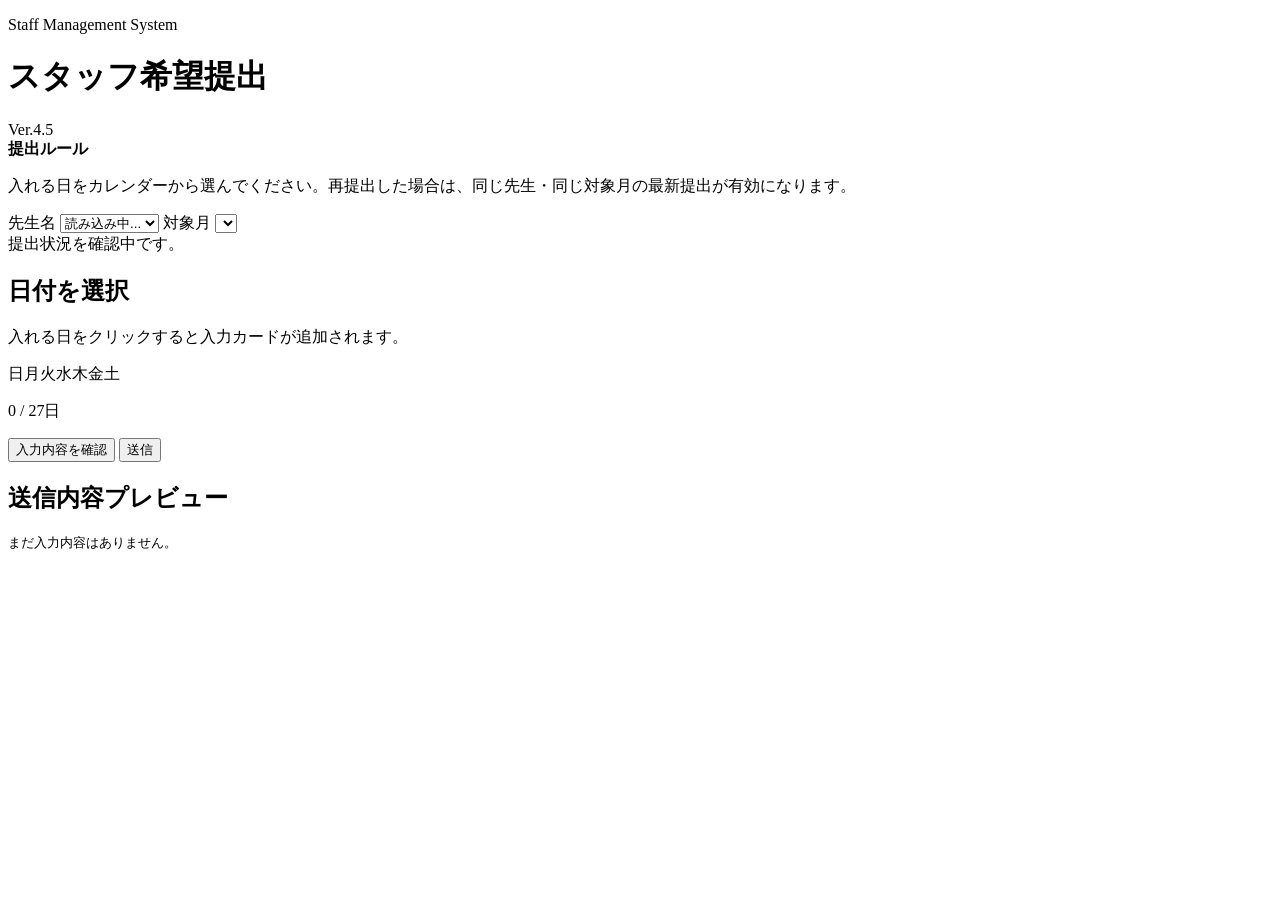
==== index.html @ cd8de332 "Add files via upload" ====
<!DOCTYPE html>
<html lang="ja">
<head>
  <meta charset="UTF-8">
  <meta name="viewport" content="width=device-width, initial-scale=1.0">
  <title>スタッフ管理システム｜先生提出</title>
  <link rel="stylesheet" href="../css/style.css">
</head>
<body>
  <main class="app">
    <header class="header">
      <div>
        <p class="eyebrow">Staff Management System</p>
        <h1>スタッフ希望提出</h1>
      </div>
      <span class="badge">Ver.4.5</span>
    </header>

    <section class="panel notice">
      <strong>提出ルール</strong>
      <p>入れる日をカレンダーから選んでください。再提出した場合は、同じ先生・同じ対象月の最新提出が有効になります。</p>
    </section>

    <section class="panel">
      <label class="field">
        <span>先生名</span>
        <select id="teacherName"><option value="">読み込み中...</option></select>
      </label>
      <label class="field">
        <span>対象月</span>
        <select id="targetMonth"></select>
      </label>
    </section>

    <section id="submitStatus" class="status neutral">提出状況を確認中です。</section>

    <section class="calendar-panel">
      <div class="calendar-head">
        <h2>日付を選択</h2>
        <p>入れる日をクリックすると入力カードが追加されます。</p>
      </div>
      <div class="weekday-row"><span>日</span><span>月</span><span>火</span><span>水</span><span>木</span><span>金</span><span>土</span></div>
      <div id="calendarGrid" class="calendar-grid"></div>
    </section>

    <section class="toolbar"><p id="dayCounter">0 / 27日</p></section>
    <section id="dayCards" class="cards"></section>

    <section class="actions">
      <button id="previewBtn" class="secondary" type="button">入力内容を確認</button>
      <button id="submitBtn" class="primary" type="button">送信</button>
    </section>

    <section id="statusBox" class="status hidden"></section>

    <section class="panel preview">
      <h2>送信内容プレビュー</h2>
      <pre id="previewOutput">まだ入力内容はありません。</pre>
    </section>
  </main>

  <template id="dayTemplate">
    <article class="day-card">
      <div class="card-head">
        <h2 class="card-title">勤務日</h2>
        <button class="delete-btn" type="button">削除</button>
      </div>
      <input class="work-date" type="hidden">
      <div class="grid">
        <label class="field"><span>勤務開始</span><select class="work-start time-select"></select></label>
        <label class="field"><span>勤務終了</span><select class="work-end time-select"></select></label>
      </div>
      <div class="lesson-box">
        <p class="label-title">通常授業（1対2）</p>
        <div class="chips standard-lessons"></div>
      </div>
      <div class="lesson-box">
        <p class="label-title">STANDARD（1対1）最大5件</p>
        <div class="standard-list"></div>
      </div>
    </article>
  </template>

  <script src="../js/app.js"></script>
</body>
</html>
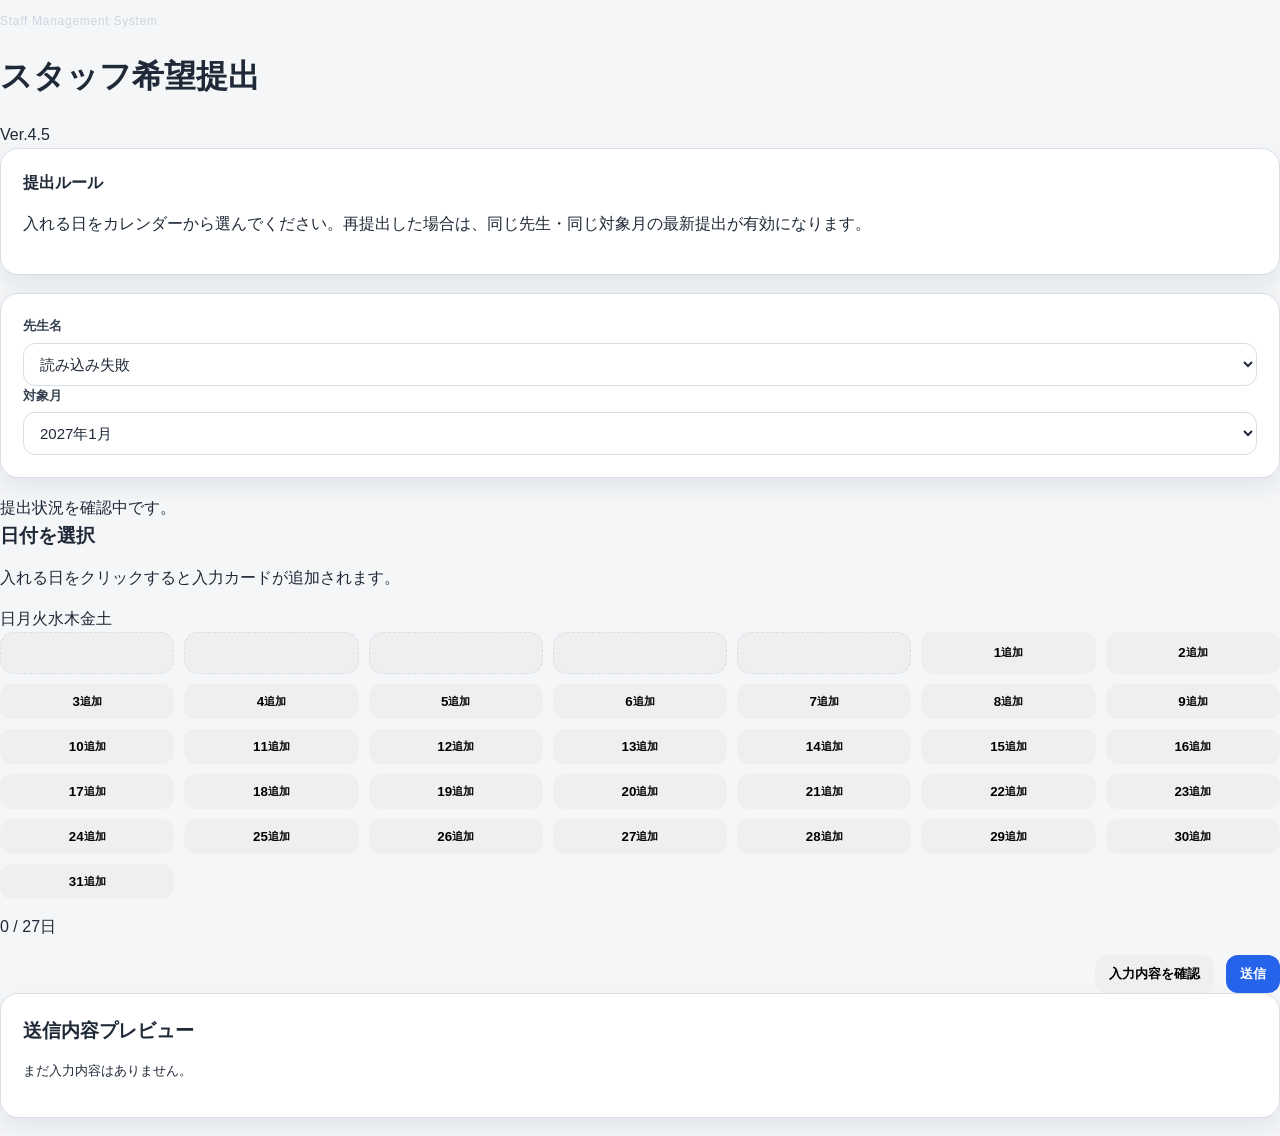
==== commit a31e771d: "Update index.html" ====
--- a/index.html
+++ b/index.html
@@ -4,7 +4,7 @@
   <meta charset="UTF-8">
   <meta name="viewport" content="width=device-width, initial-scale=1.0">
   <title>スタッフ管理システム｜先生提出</title>
-  <link rel="stylesheet" href="../css/style.css">
+  <link rel="stylesheet" href="style.css">
 </head>
 <body>
   <main class="app">
@@ -81,6 +81,6 @@
     </article>
   </template>
 
-  <script src="../js/app.js"></script>
+  <script src="app.js"></script>
 </body>
 </html>
--- a/style.css
+++ b/style.css
@@ -0,0 +1,27 @@
+:root{
+  --bg:#f4f6f8;
+  --panel:#ffffff;
+  --text:#1f2937;
+  --muted:#6b7280;
+  --line:#d8dee6;
+  --accent:#2563eb;
+  --accent-dark:#1d4ed8;
+  --danger:#dc2626;
+  --warn:#f59e0b;
+  --ok:#16a34a;
+  --shadow:0 10px 25px rgba(31,41,55,.08);
+}
+*{box-sizing:border-box}
+body{margin:0;background:var(--bg);color:var(--text);font-family:-apple-system,BlinkMacSystemFont,"Segoe UI","Noto Sans JP",sans-serif;line-height:1.55}
+.topbar{display:flex;justify-content:space-between;align-items:center;padding:22px 28px;background:#111827;color:white;gap:16px;position:sticky;top:0;z-index:10}
+.topbar h1{margin:0;font-size:24px}.eyebrow{font-size:12px;color:#cbd5e1;letter-spacing:.06em}.header-actions{display:flex;gap:10px;flex-wrap:wrap}
+.container{padding:24px;margin:auto}.narrow{max-width:860px}.wide{max-width:1240px}.panel{background:var(--panel);border:1px solid var(--line);border-radius:18px;padding:22px;margin-bottom:18px;box-shadow:var(--shadow)}
+h2{margin:0 0 16px;font-size:19px}h3{margin:0 0 10px;font-size:15px}.hint{color:var(--muted);margin:12px 0 0}.section-head{display:flex;align-items:center;justify-content:space-between;gap:12px;margin-bottom:14px}
+.grid{display:grid;gap:14px}.grid.two{grid-template-columns:repeat(2,minmax(0,1fr))}
+label{display:block;font-weight:700;font-size:13px;color:#374151}input,select{width:100%;margin-top:6px;border:1px solid var(--line);border-radius:12px;padding:11px 12px;font-size:15px;background:white;color:var(--text)}
+button,.link-button{border:0;border-radius:12px;padding:10px 14px;font-weight:700;cursor:pointer;text-decoration:none;display:inline-flex;align-items:center;justify-content:center}.primary{background:var(--accent);color:white}.primary:hover{background:var(--accent-dark)}.ghost{background:#eef2ff;color:#1e40af}.danger{background:#fee2e2;color:#991b1b}.large{font-size:16px;padding:13px 18px}.link-button{background:rgba(255,255,255,.12);color:white;border:1px solid rgba(255,255,255,.25)}
+.actions{display:flex;gap:12px;justify-content:flex-end;flex-wrap:wrap}.cards{display:grid;gap:16px}.day-card{border:1px solid var(--line);border-radius:18px;padding:18px;background:#fbfdff}.card-head{display:flex;justify-content:space-between;align-items:flex-end;gap:12px;margin-bottom:16px}.subblock{border-top:1px solid var(--line);padding-top:14px;margin-top:14px}.chips{display:flex;flex-wrap:wrap;gap:8px}.chips label{border:1px solid var(--line);border-radius:999px;padding:9px 12px;background:white;font-weight:700}.chips input{width:auto;margin:0 6px 0 0}.standardRows{display:grid;gap:10px}.standard-row{display:grid;grid-template-columns:1fr 1fr;gap:10px;align-items:end}
+.layout{display:grid;grid-template-columns:1fr 1.25fr;gap:18px}.candidate-list{display:grid;gap:12px}.candidate{border:1px solid var(--line);border-radius:14px;padding:14px;background:#fbfdff}.candidate strong{display:block;font-size:16px}.time-block{display:inline-block;background:#ecfdf5;color:#166534;border:1px solid #bbf7d0;border-radius:999px;padding:5px 9px;margin:6px 6px 0 0;font-weight:700;font-size:13px}.empty{color:var(--muted);padding:20px;text-align:center;border:1px dashed var(--line);border-radius:14px}.table-wrap{overflow:auto}.data-table{width:100%;border-collapse:separate;border-spacing:0 8px}.data-table th{text-align:left;font-size:12px;color:var(--muted);padding:0 8px}.data-table td{background:#fbfdff;border-top:1px solid var(--line);border-bottom:1px solid var(--line);padding:8px}.data-table td:first-child{border-left:1px solid var(--line);border-radius:12px 0 0 12px}.data-table td:last-child{border-right:1px solid var(--line);border-radius:0 12px 12px 0}.warn{color:#92400e;background:#fffbeb;border:1px solid #fde68a;border-radius:10px;padding:6px 8px;font-size:12px}.ok{color:#166534;background:#ecfdf5;border:1px solid #bbf7d0;border-radius:10px;padding:6px 8px;font-size:12px}
+.calendar-page{padding-top:18px}.calendar-grid{display:grid;grid-template-columns:repeat(7,1fr);gap:10px}.cal-day{background:white;border:1px solid var(--line);border-radius:14px;min-height:150px;padding:10px}.cal-date{font-weight:800;margin-bottom:8px}.cal-item{border-left:4px solid var(--accent);background:#eff6ff;border-radius:8px;padding:7px;margin:6px 0;font-size:12px}.cal-empty{color:var(--muted);font-size:12px}
+@media(max-width:820px){.topbar{align-items:flex-start;flex-direction:column}.grid.two,.layout{grid-template-columns:1fr}.card-head{align-items:stretch;flex-direction:column}.calendar-grid{grid-template-columns:1fr}.cal-day{min-height:auto}}
+@media print{.print-hide,.topbar{display:none!important}body{background:white}.container{max-width:none;padding:0}.panel{box-shadow:none;border:0}.calendar-grid{grid-template-columns:repeat(7,1fr);gap:6px}.cal-day{break-inside:avoid;min-height:135px}}
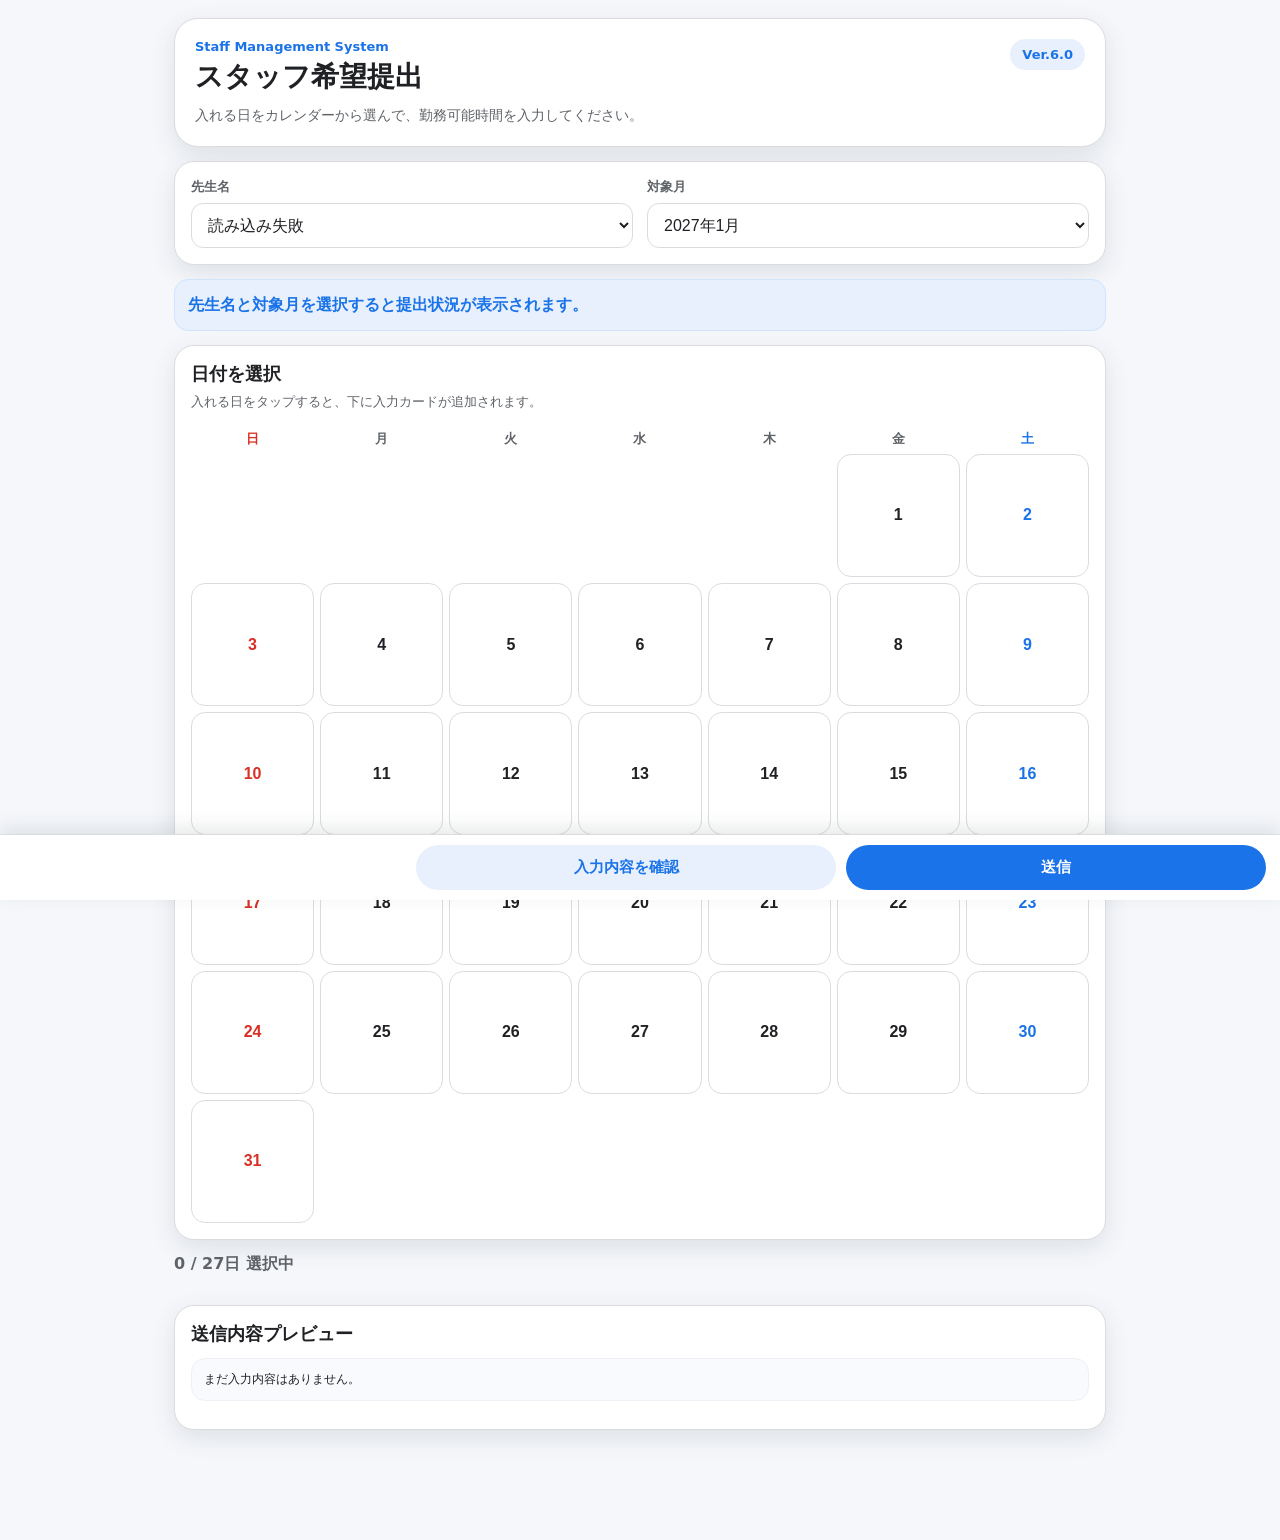
==== commit d5bb794a: "Add files via upload" ====
--- a/index.html
+++ b/index.html
@@ -12,75 +12,41 @@
       <div>
         <p class="eyebrow">Staff Management System</p>
         <h1>スタッフ希望提出</h1>
+        <p class="lead">入れる日をカレンダーから選んで、勤務可能時間を入力してください。</p>
       </div>
-      <span class="badge">Ver.4.5</span>
+      <span class="badge">Ver.6.0</span>
     </header>
-
-    <section class="panel notice">
-      <strong>提出ルール</strong>
-      <p>入れる日をカレンダーから選んでください。再提出した場合は、同じ先生・同じ対象月の最新提出が有効になります。</p>
+    <section class="panel top-panel">
+      <label class="field"><span>先生名</span><select id="teacherName"><option value="">読み込み中...</option></select></label>
+      <label class="field"><span>対象月</span><select id="targetMonth"></select></label>
     </section>
-
-    <section class="panel">
-      <label class="field">
-        <span>先生名</span>
-        <select id="teacherName"><option value="">読み込み中...</option></select>
-      </label>
-      <label class="field">
-        <span>対象月</span>
-        <select id="targetMonth"></select>
-      </label>
-    </section>
-
-    <section id="submitStatus" class="status neutral">提出状況を確認中です。</section>
-
+    <section id="submitStatus" class="status neutral">先生名と対象月を選択すると提出状況が表示されます。</section>
     <section class="calendar-panel">
-      <div class="calendar-head">
-        <h2>日付を選択</h2>
-        <p>入れる日をクリックすると入力カードが追加されます。</p>
-      </div>
-      <div class="weekday-row"><span>日</span><span>月</span><span>火</span><span>水</span><span>木</span><span>金</span><span>土</span></div>
+      <div class="calendar-head"><div><h2>日付を選択</h2><p>入れる日をタップすると、下に入力カードが追加されます。</p></div></div>
+      <div class="weekday-row"><span class="sun">日</span><span>月</span><span>火</span><span>水</span><span>木</span><span>金</span><span class="sat">土</span></div>
       <div id="calendarGrid" class="calendar-grid"></div>
     </section>
-
     <section class="toolbar"><p id="dayCounter">0 / 27日</p></section>
     <section id="dayCards" class="cards"></section>
-
-    <section class="actions">
+    <section class="actions sticky-actions">
       <button id="previewBtn" class="secondary" type="button">入力内容を確認</button>
       <button id="submitBtn" class="primary" type="button">送信</button>
     </section>
-
     <section id="statusBox" class="status hidden"></section>
-
-    <section class="panel preview">
-      <h2>送信内容プレビュー</h2>
-      <pre id="previewOutput">まだ入力内容はありません。</pre>
-    </section>
+    <section class="panel preview"><h2>送信内容プレビュー</h2><pre id="previewOutput">まだ入力内容はありません。</pre></section>
   </main>
-
   <template id="dayTemplate">
     <article class="day-card">
-      <div class="card-head">
-        <h2 class="card-title">勤務日</h2>
-        <button class="delete-btn" type="button">削除</button>
-      </div>
+      <div class="card-head"><h2 class="card-title">勤務日</h2><button class="delete-btn" type="button">削除</button></div>
       <input class="work-date" type="hidden">
       <div class="grid">
         <label class="field"><span>勤務開始</span><select class="work-start time-select"></select></label>
         <label class="field"><span>勤務終了</span><select class="work-end time-select"></select></label>
       </div>
-      <div class="lesson-box">
-        <p class="label-title">通常授業（1対2）</p>
-        <div class="chips standard-lessons"></div>
-      </div>
-      <div class="lesson-box">
-        <p class="label-title">STANDARD（1対1）最大5件</p>
-        <div class="standard-list"></div>
-      </div>
+      <div class="lesson-box"><p class="label-title">通常授業（1対2）</p><div class="chips standard-lessons"></div></div>
+      <div class="lesson-box"><p class="label-title">STANDARD（1対1）最大5件</p><div class="standard-list"></div></div>
     </article>
   </template>
-
   <script src="app.js"></script>
 </body>
 </html>
--- a/style.css
+++ b/style.css
@@ -1,27 +1,3 @@
-:root{
-  --bg:#f4f6f8;
-  --panel:#ffffff;
-  --text:#1f2937;
-  --muted:#6b7280;
-  --line:#d8dee6;
-  --accent:#2563eb;
-  --accent-dark:#1d4ed8;
-  --danger:#dc2626;
-  --warn:#f59e0b;
-  --ok:#16a34a;
-  --shadow:0 10px 25px rgba(31,41,55,.08);
-}
-*{box-sizing:border-box}
-body{margin:0;background:var(--bg);color:var(--text);font-family:-apple-system,BlinkMacSystemFont,"Segoe UI","Noto Sans JP",sans-serif;line-height:1.55}
-.topbar{display:flex;justify-content:space-between;align-items:center;padding:22px 28px;background:#111827;color:white;gap:16px;position:sticky;top:0;z-index:10}
-.topbar h1{margin:0;font-size:24px}.eyebrow{font-size:12px;color:#cbd5e1;letter-spacing:.06em}.header-actions{display:flex;gap:10px;flex-wrap:wrap}
-.container{padding:24px;margin:auto}.narrow{max-width:860px}.wide{max-width:1240px}.panel{background:var(--panel);border:1px solid var(--line);border-radius:18px;padding:22px;margin-bottom:18px;box-shadow:var(--shadow)}
-h2{margin:0 0 16px;font-size:19px}h3{margin:0 0 10px;font-size:15px}.hint{color:var(--muted);margin:12px 0 0}.section-head{display:flex;align-items:center;justify-content:space-between;gap:12px;margin-bottom:14px}
-.grid{display:grid;gap:14px}.grid.two{grid-template-columns:repeat(2,minmax(0,1fr))}
-label{display:block;font-weight:700;font-size:13px;color:#374151}input,select{width:100%;margin-top:6px;border:1px solid var(--line);border-radius:12px;padding:11px 12px;font-size:15px;background:white;color:var(--text)}
-button,.link-button{border:0;border-radius:12px;padding:10px 14px;font-weight:700;cursor:pointer;text-decoration:none;display:inline-flex;align-items:center;justify-content:center}.primary{background:var(--accent);color:white}.primary:hover{background:var(--accent-dark)}.ghost{background:#eef2ff;color:#1e40af}.danger{background:#fee2e2;color:#991b1b}.large{font-size:16px;padding:13px 18px}.link-button{background:rgba(255,255,255,.12);color:white;border:1px solid rgba(255,255,255,.25)}
-.actions{display:flex;gap:12px;justify-content:flex-end;flex-wrap:wrap}.cards{display:grid;gap:16px}.day-card{border:1px solid var(--line);border-radius:18px;padding:18px;background:#fbfdff}.card-head{display:flex;justify-content:space-between;align-items:flex-end;gap:12px;margin-bottom:16px}.subblock{border-top:1px solid var(--line);padding-top:14px;margin-top:14px}.chips{display:flex;flex-wrap:wrap;gap:8px}.chips label{border:1px solid var(--line);border-radius:999px;padding:9px 12px;background:white;font-weight:700}.chips input{width:auto;margin:0 6px 0 0}.standardRows{display:grid;gap:10px}.standard-row{display:grid;grid-template-columns:1fr 1fr;gap:10px;align-items:end}
-.layout{display:grid;grid-template-columns:1fr 1.25fr;gap:18px}.candidate-list{display:grid;gap:12px}.candidate{border:1px solid var(--line);border-radius:14px;padding:14px;background:#fbfdff}.candidate strong{display:block;font-size:16px}.time-block{display:inline-block;background:#ecfdf5;color:#166534;border:1px solid #bbf7d0;border-radius:999px;padding:5px 9px;margin:6px 6px 0 0;font-weight:700;font-size:13px}.empty{color:var(--muted);padding:20px;text-align:center;border:1px dashed var(--line);border-radius:14px}.table-wrap{overflow:auto}.data-table{width:100%;border-collapse:separate;border-spacing:0 8px}.data-table th{text-align:left;font-size:12px;color:var(--muted);padding:0 8px}.data-table td{background:#fbfdff;border-top:1px solid var(--line);border-bottom:1px solid var(--line);padding:8px}.data-table td:first-child{border-left:1px solid var(--line);border-radius:12px 0 0 12px}.data-table td:last-child{border-right:1px solid var(--line);border-radius:0 12px 12px 0}.warn{color:#92400e;background:#fffbeb;border:1px solid #fde68a;border-radius:10px;padding:6px 8px;font-size:12px}.ok{color:#166534;background:#ecfdf5;border:1px solid #bbf7d0;border-radius:10px;padding:6px 8px;font-size:12px}
-.calendar-page{padding-top:18px}.calendar-grid{display:grid;grid-template-columns:repeat(7,1fr);gap:10px}.cal-day{background:white;border:1px solid var(--line);border-radius:14px;min-height:150px;padding:10px}.cal-date{font-weight:800;margin-bottom:8px}.cal-item{border-left:4px solid var(--accent);background:#eff6ff;border-radius:8px;padding:7px;margin:6px 0;font-size:12px}.cal-empty{color:var(--muted);font-size:12px}
-@media(max-width:820px){.topbar{align-items:flex-start;flex-direction:column}.grid.two,.layout{grid-template-columns:1fr}.card-head{align-items:stretch;flex-direction:column}.calendar-grid{grid-template-columns:1fr}.cal-day{min-height:auto}}
-@media print{.print-hide,.topbar{display:none!important}body{background:white}.container{max-width:none;padding:0}.panel{box-shadow:none;border:0}.calendar-grid{grid-template-columns:repeat(7,1fr);gap:6px}.cal-day{break-inside:avoid;min-height:135px}}
+:root{--bg:#f5f7fb;--card:#fff;--text:#202124;--muted:#5f6368;--line:#dadce0;--blue:#1a73e8;--blue-dark:#1558b0;--blue-bg:#e8f0fe;--green:#188038;--green-bg:#e6f4ea;--red:#d93025;--red-bg:#fce8e6;--sat:#1a73e8;--sun:#d93025;--today:#fbbc04;--shadow:0 8px 24px rgba(60,64,67,.12);--radius:20px}
+*{box-sizing:border-box}body{margin:0;font-family:system-ui,-apple-system,BlinkMacSystemFont,"Segoe UI",sans-serif;background:var(--bg);color:var(--text)}.app{width:min(960px,100%);margin:0 auto;padding:18px 14px 110px}.header{display:flex;justify-content:space-between;gap:14px;align-items:flex-start;background:#fff;border:1px solid var(--line);border-radius:24px;padding:20px;box-shadow:var(--shadow);margin-bottom:14px}.eyebrow{margin:0 0 4px;color:var(--blue);font-size:13px;font-weight:900}h1{margin:0;font-size:28px}h2{margin:0;font-size:18px}.lead{margin:8px 0 0;color:var(--muted);font-size:14px;line-height:1.6}.badge{background:var(--blue-bg);color:var(--blue);font-weight:900;border-radius:999px;padding:8px 12px;white-space:nowrap;font-size:13px}.panel,.day-card,.calendar-panel{background:var(--card);border:1px solid var(--line);box-shadow:var(--shadow);border-radius:var(--radius);padding:16px}.top-panel{display:grid;grid-template-columns:1fr 1fr;gap:14px;margin-bottom:14px}.field{display:flex;flex-direction:column;gap:7px;font-weight:900;color:var(--muted);font-size:13px}select,input{width:100%;border:1px solid var(--line);border-radius:12px;padding:12px;background:#fff;font-size:16px;color:var(--text)}.status{margin:14px 0;padding:13px;border-radius:14px;border:1px solid var(--line);font-weight:900;line-height:1.5}.status.success{background:var(--green-bg);color:var(--green);border-color:#ceead6}.status.error{background:var(--red-bg);color:var(--red);border-color:#fad2cf}.status.loading,.status.neutral{background:var(--blue-bg);color:var(--blue);border-color:#d2e3fc}.hidden{display:none}.calendar-panel{margin-top:14px}.calendar-head{display:flex;justify-content:space-between;align-items:flex-end;gap:10px;margin-bottom:12px}.calendar-head p{margin:6px 0 0;color:var(--muted);font-size:13px;line-height:1.5}.weekday-row,.calendar-grid{display:grid!important;grid-template-columns:repeat(7,minmax(0,1fr))!important;gap:6px}.weekday-row span{text-align:center;color:var(--muted);font-size:13px;font-weight:900;padding:6px 0}.weekday-row .sun{color:var(--sun)}.weekday-row .sat{color:var(--sat)}.day-cell{aspect-ratio:1/1;min-height:44px;border:1px solid var(--line);border-radius:14px;background:#fff;display:flex;align-items:center;justify-content:center;padding:0;font-weight:900;font-size:16px;cursor:pointer;position:relative;color:var(--text)}.day-cell.empty{visibility:hidden}.day-cell:hover{border-color:var(--blue);background:#f8fbff}.day-cell.sun{color:var(--sun)}.day-cell.sat{color:var(--sat)}.day-cell.today{border:2px solid var(--today)}.day-cell.selected{background:var(--blue);border-color:var(--blue);color:#fff}.day-cell.selected::after{content:"✓";position:absolute;right:5px;bottom:3px;font-size:10px;background:#fff;color:var(--blue);width:16px;height:16px;border-radius:999px;display:flex;align-items:center;justify-content:center}.toolbar{display:flex;justify-content:space-between;align-items:center;margin:14px 0}.toolbar p{margin:0;color:var(--muted);font-weight:900}.cards{display:flex;flex-direction:column;gap:14px}.card-head{display:flex;justify-content:space-between;align-items:center;border-bottom:1px solid var(--line);padding-bottom:12px;margin-bottom:14px}.delete-btn{background:var(--red-bg);color:var(--red);padding:9px 14px}.grid{display:grid;grid-template-columns:1fr 1fr;gap:12px}.lesson-box{margin-top:14px;padding:13px;background:#f8fafd;border:1px solid #edf0f5;border-radius:16px}.label-title{margin:0 0 10px;font-weight:900}.chips{display:flex;gap:8px;flex-wrap:wrap}.chips label{display:flex;align-items:center;gap:6px;padding:9px 12px;border:1px solid var(--line);border-radius:999px;background:#fff;font-weight:900}.chips input{width:auto}.standard-row{display:grid;grid-template-columns:1fr 1fr;gap:10px;margin-bottom:10px}.actions{display:flex;gap:10px;justify-content:flex-end;margin:18px 0}button{border:none;border-radius:999px;padding:13px 18px;cursor:pointer;font-weight:900;font-size:15px}button:disabled{opacity:.55;cursor:not-allowed}.primary{background:var(--blue);color:#fff}.primary:hover{background:var(--blue-dark)}.secondary{background:var(--blue-bg);color:var(--blue)}.sticky-actions{position:fixed;left:0;right:0;bottom:0;background:rgba(255,255,255,.94);backdrop-filter:blur(8px);border-top:1px solid var(--line);padding:10px 14px;margin:0;z-index:20;box-shadow:0 -6px 18px rgba(60,64,67,.12)}.sticky-actions button{flex:1;max-width:420px}.preview{margin-top:16px}pre{white-space:pre-wrap;background:#f8fafd;border:1px solid #edf0f5;padding:12px;border-radius:14px;overflow:auto;font-size:12px}
+@media(max-width:720px){.app{padding:12px 10px 100px}.header{padding:16px;display:block}.badge{display:inline-block;margin-top:10px}h1{font-size:23px}.top-panel,.grid,.standard-row{grid-template-columns:1fr}.calendar-panel{padding:12px}.weekday-row,.calendar-grid{display:grid!important;grid-template-columns:repeat(7,minmax(0,1fr))!important;gap:4px}.weekday-row span{font-size:11px;padding:4px 0}.day-cell{min-height:38px;border-radius:10px;font-size:14px}.day-cell.selected::after{right:3px;bottom:2px;width:14px;height:14px;font-size:9px}.calendar-head{display:block}.card-head h2{font-size:16px}.chips label{padding:8px 10px;font-size:14px}}
